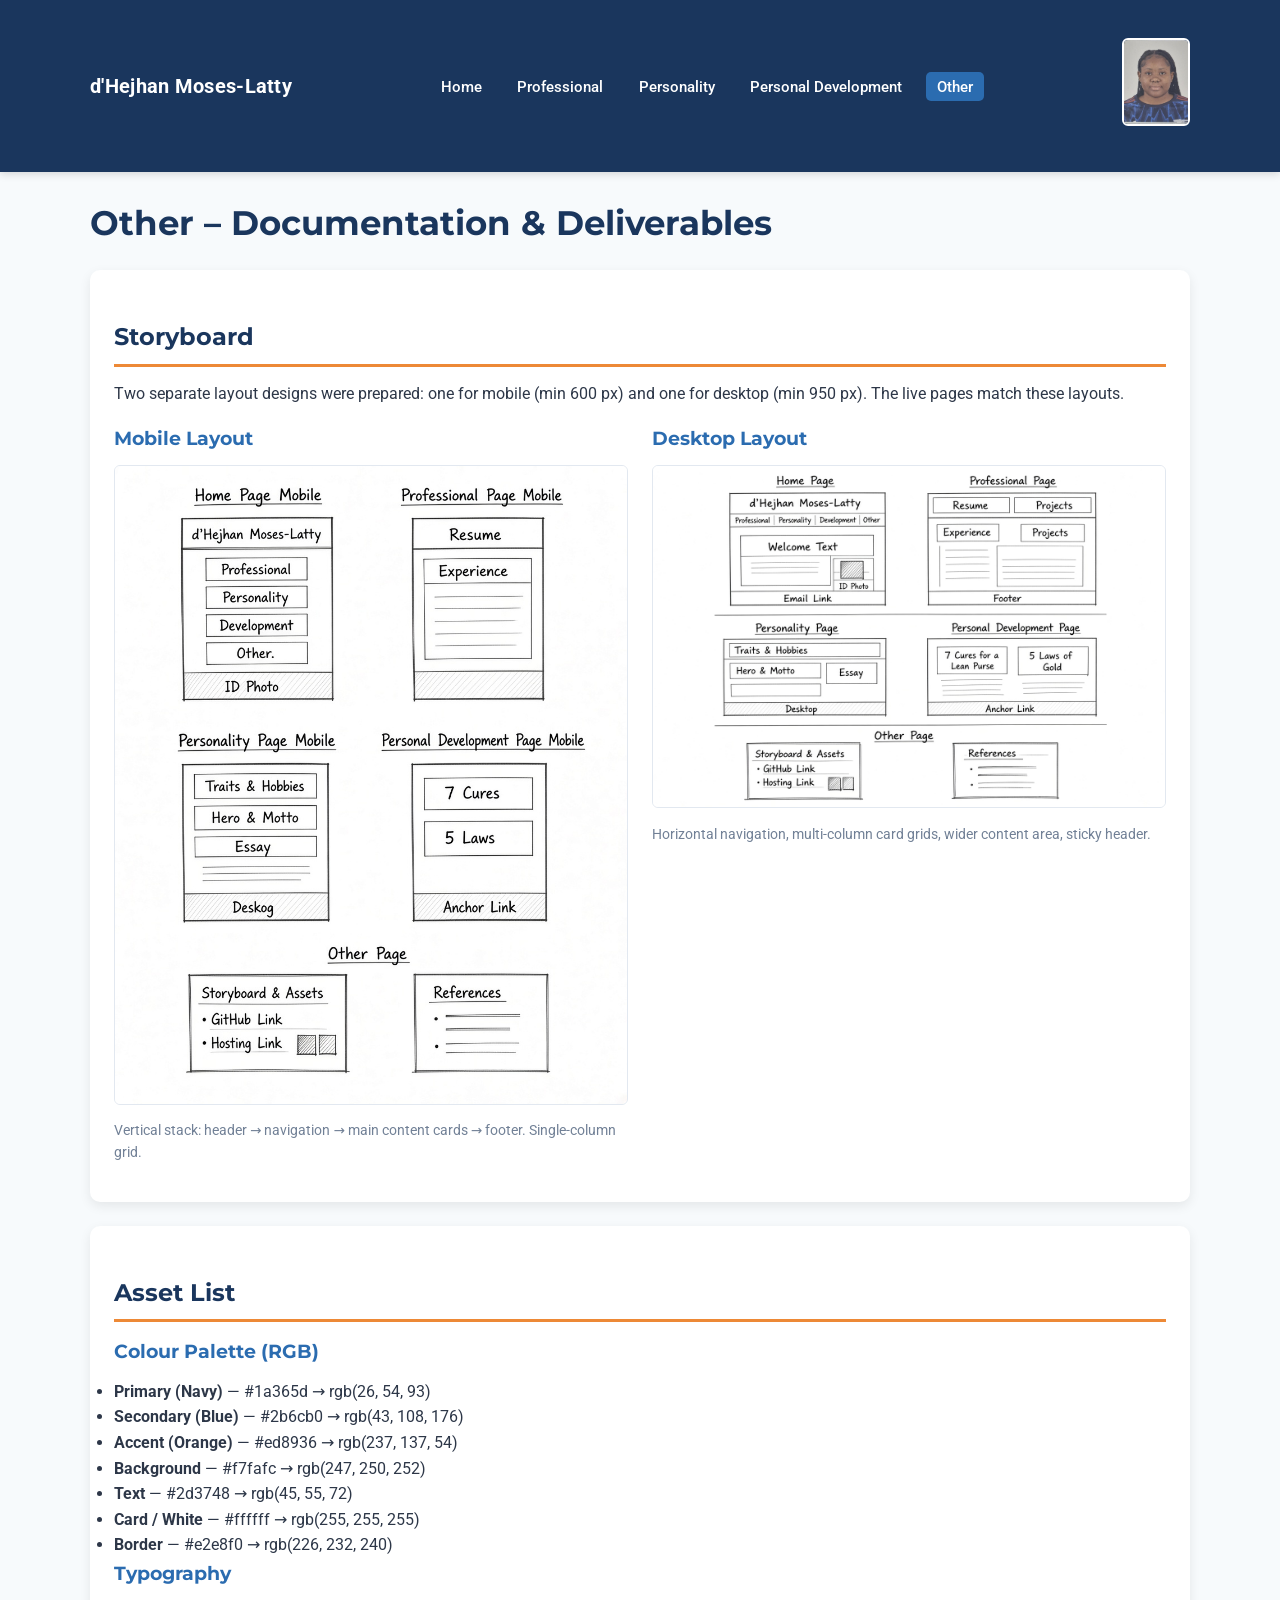
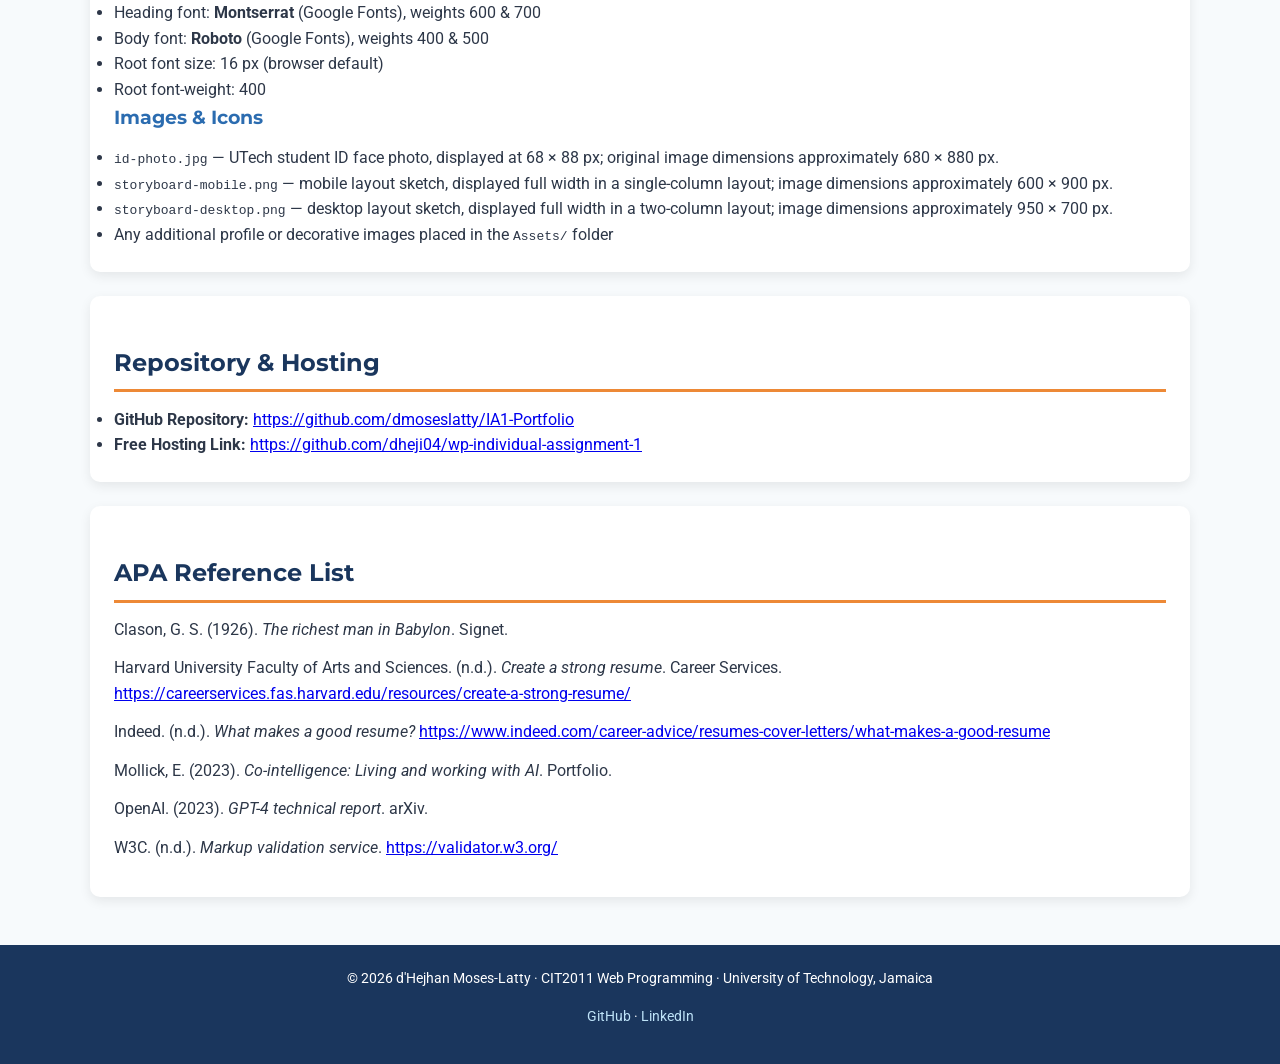
==== Codes/other.html @ 631d92c2 "Folder name change" ====
<!DOCTYPE html>
<html lang="en">
<head>
  <meta charset="UTF-8">
  <meta name="viewport" content="width=device-width, initial-scale=1.0">
  <title>Other | d'Hejhan Moses-Latty</title>
  <link href="https://fonts.googleapis.com/css2?family=Montserrat:wght@600;700&family=Roboto:wght@400;500;700&display=swap" rel="stylesheet">
  <link rel="stylesheet" href="../style.css">
</head>
<body>
  <header>
    <div class="container nav-inner">
      <div class="logo">d'Hejhan Moses-Latty</div>
      <nav>
        <ul>
          <li><a href="index.html">Home</a></li>
          <li><a href="professional.html">Professional</a></li>
          <li><a href="personality.html">Personality</a></li>
          <li><a href="personal-development.html">Personal Development</a></li>
          <li><a href="other.html" class="active">Other</a></li>
        </ul>
      </nav>
      <a href="mailto:schodavarapu@utech.edu.jm?subject=CIT2011%20IA1%20-%20d'Hejhan%20Moses-Latty%20Portfolio">
        <img src="../Assets/id-photo.jpg" alt="UTech Student ID of d'Hejhan Moses-Latty" class="id-photo">
      </a>
    </div>
  </header>

  <main class="container">
    <h1>Other – Documentation &amp; Deliverables</h1>

    <!-- Storyboard -->
    <article class="card">
      <h2>Storyboard</h2>
      <p>Two separate layout designs were prepared: one for mobile (min 600 px) and one for desktop (min 950 px). The live pages match these layouts.</p>
      <div class="grid-2 storyboard-grid">
        <div>
          <h3>Mobile Layout</h3>
          <img src="../Assets/storyboard-mobile.png" alt="Mobile storyboard sketch" class="storyboard-img">
          <p class="caption-muted">Vertical stack: header → navigation → main content cards → footer. Single-column grid.</p>
        </div>
        <div>
          <h3>Desktop Layout</h3>
          <img src="../Assets/storyboard-desktop.png" alt="Desktop storyboard sketch" class="storyboard-img">
          <p class="caption-muted">Horizontal navigation, multi-column card grids, wider content area, sticky header.</p>
        </div>
      </div>
    </article>

    <!-- Asset List -->
    <article class="card">
      <h2>Asset List</h2>
      <h3>Colour Palette (RGB)</h3>
      <ul>
        <li><strong>Primary (Navy)</strong> — #1a365d → rgb(26, 54, 93)</li>
        <li><strong>Secondary (Blue)</strong> — #2b6cb0 → rgb(43, 108, 176)</li>
        <li><strong>Accent (Orange)</strong> — #ed8936 → rgb(237, 137, 54)</li>
        <li><strong>Background</strong> — #f7fafc → rgb(247, 250, 252)</li>
        <li><strong>Text</strong> — #2d3748 → rgb(45, 55, 72)</li>
        <li><strong>Card / White</strong> — #ffffff → rgb(255, 255, 255)</li>
        <li><strong>Border</strong> — #e2e8f0 → rgb(226, 232, 240)</li>
      </ul>

      <h3>Typography</h3>
      <ul>
        <li>Heading font: <strong>Montserrat</strong> (Google Fonts), weights 600 &amp; 700</li>
        <li>Body font: <strong>Roboto</strong> (Google Fonts), weights 400 &amp; 500</li>
        <li>Root font size: 16 px (browser default)</li>
        <li>Root font-weight: 400</li>
      </ul>

      <h3>Images &amp; Icons</h3>
      <ul>
        <li><code>id-photo.jpg</code> — UTech student ID face photo, displayed at 68 × 88 px; original image dimensions approximately 680 × 880 px.</li>
        <li><code>storyboard-mobile.png</code> — mobile layout sketch, displayed full width in a single-column layout; image dimensions approximately 600 × 900 px.</li>
        <li><code>storyboard-desktop.png</code> — desktop layout sketch, displayed full width in a two-column layout; image dimensions approximately 950 × 700 px.</li>
        <li>Any additional profile or decorative images placed in the <code>Assets/</code> folder</li>
      </ul>
    </article>

    <!-- Links -->
    <article class="card">
      <h2>Repository &amp; Hosting</h2>
      <ul>
        <li><strong>GitHub Repository:</strong>
          <a href="https://github.com/dmoseslatty/IA1-Portfolio" target="_blank" rel="noopener">
            https://github.com/dmoseslatty/IA1-Portfolio
          </a>
        </li>
        <li><strong>Free Hosting Link:</strong>
          <a href="https://github.com/dheji04/wp-individual-assignment-1" target="_blank" rel="noopener">
            https://github.com/dheji04/wp-individual-assignment-1
          </a>
        </li>
      </ul>
    </article>

    <!-- APA References -->
    <article class="card">
      <h2>APA Reference List</h2>
      <ul class="compact-list">
        <li>
          Clason, G. S. (1926). <em>The richest man in Babylon</em>. Signet.
        </li>
        <li>
          Harvard University Faculty of Arts and Sciences. (n.d.). <em>Create a strong resume</em>. Career Services.
          <a href="https://careerservices.fas.harvard.edu/resources/create-a-strong-resume/" target="_blank" rel="noopener">
            https://careerservices.fas.harvard.edu/resources/create-a-strong-resume/
          </a>
        </li>
        <li>
          Indeed. (n.d.). <em>What makes a good resume?</em>
          <a href="https://www.indeed.com/career-advice/resumes-cover-letters/what-makes-a-good-resume" target="_blank" rel="noopener">
            https://www.indeed.com/career-advice/resumes-cover-letters/what-makes-a-good-resume
          </a>
        </li>
        <li>
          Mollick, E. (2023). <em>Co-intelligence: Living and working with AI</em>. Portfolio.
        </li>
        <li>
          OpenAI. (2023). <em>GPT-4 technical report</em>. arXiv.
        </li>
        <li>
          W3C. (n.d.). <em>Markup validation service</em>.
          <a href="https://validator.w3.org/" target="_blank" rel="noopener">https://validator.w3.org/</a>
        </li>
      </ul>
    </article>
  </main>

  <footer>
    <p>© 2026 d'Hejhan Moses-Latty · CIT2011 Web Programming · University of Technology, Jamaica</p>
    <p>
      <a href="https://github.com/dmoseslatty" target="_blank" rel="noopener">GitHub</a> ·
      <a href="https://www.linkedin.com/in/dmoseslatty" target="_blank" rel="noopener">LinkedIn</a>
    </p>
  </footer>
</body>
</html>
---- style.css ----
/* ===== CSS Variables ===== */
:root {
  --primary: #1a365d;
  --secondary: #2b6cb0;
  --accent: #ed8936;
  --bg: #f7fafc;
  --text: #2d3748;
  --card-bg: #ffffff;
  --border: #e2e8f0;
  --muted: #718096;
  --font-main: "Roboto", system-ui, sans-serif;
  --font-head: "Montserrat", system-ui, sans-serif;
  --radius: 10px;
  --shadow: 0 4px 12px rgba(0, 0, 0, 0.08);
}

/* ===== Base / Element selectors ===== */
* {
  box-sizing: border-box;
  margin: 0;
  padding: 0;
}

html {
  scroll-behavior: smooth;
  font-weight: 400;
}

body {
  font-family: var(--font-main);
  font-weight: 400;
  background: var(--bg);
  color: var(--text);
  line-height: 1.6;
  min-height: 100vh;
  display: flex;
  flex-direction: column;
}

/* ===== Typography ===== */
h1, h2, h3, h4 {
  font-family: var(--font-head);
  color: var(--primary);
  margin-bottom: 0.6em;
}

h1 { font-size: 2.1rem; }
h2 {
  font-size: 1.5rem;
  border-bottom: 3px solid var(--accent);
  padding-bottom: 0.3em;
  margin-top: 1.5rem;
}
h3 { font-size: 1.2rem; color: var(--secondary); }

p { margin-bottom: 1em; }

/* ===== Layout ===== */
.container {
  width: 92%;
  max-width: 1100px;
  margin: 0 auto;
  padding: 1.5rem 0;
}

.card {
  background: var(--card-bg);
  border-radius: var(--radius);
  box-shadow: var(--shadow);
  padding: 1.5rem;
  margin-bottom: 1.5rem;
}

/* ===== Header & Navigation ===== */
header {
  background: var(--primary);
  color: #fff;
  padding: 0.9rem 0;
  position: sticky;
  top: 0;
  z-index: 100;
  box-shadow: 0 2px 8px rgba(0,0,0,0.15);
}

.nav-inner {
  display: flex;
  justify-content: space-between;
  align-items: center;
  flex-wrap: wrap;
  gap: 1rem;
}

.logo {
  font-weight: 700;
  font-size: 1.25rem;
  letter-spacing: 0.3px;
}

nav ul {
  list-style: none;
  display: flex;
  gap: 0.8rem;
  flex-wrap: wrap;
}

nav a {
  color: #fff;
  text-decoration: none;
  font-weight: 500;
  font-size: 0.95rem;
  padding: 0.35rem 0.7rem;
  border-radius: 5px;
  transition: background 0.2s ease;
}

nav a:hover,
nav a.active {
  background: var(--secondary);
}

/* ===== ID photo (mailto) ===== */
.id-photo {
  width: 68px;
  height: 88px;
  object-fit: cover;
  border-radius: 6px;
  border: 2px solid #fff;
  cursor: pointer;
  transition: transform 0.2s ease;
}

.id-photo:hover {
  transform: scale(1.06);
}

/* ===== Hero ===== */
.hero {
  background: linear-gradient(135deg, var(--primary), var(--secondary));
  color: #fff;
  text-align: center;
  padding: 3rem 1.2rem;
  border-radius: 0 0 var(--radius) var(--radius);
}

.hero h1 { color: #fff; margin-bottom: 0.5rem; }
.hero p {
  max-width: 620px;
  margin: 0 auto 1.6rem;
  opacity: 0.95;
}

.btn {
  display: inline-block;
  background: var(--accent);
  color: #fff;
  padding: 0.7rem 1.5rem;
  border-radius: 6px;
  text-decoration: none;
  font-weight: 600;
  transition: background 0.2s, transform 0.15s;
}

.btn:hover {
  background: #dd6b20;
  transform: translateY(-2px);
}

/* ===== Grids ===== */
.grid-2 {
  display: grid;
  grid-template-columns: 1fr 1fr;
  gap: 1.5rem;
}

.grid-3 {
  display: grid;
  grid-template-columns: repeat(auto-fit, minmax(250px, 1fr));
  gap: 1.5rem;
}

.home-grid {
  margin-top: 2rem;
}

.storyboard-img {
  width: 100%;
  border: 1px solid var(--border);
  border-radius: 6px;
}

.caption-muted {
  font-size: 0.85rem;
  color: var(--muted);
  margin-top: 0.5rem;
}

.small-note {
  font-size: 0.9rem;
  color: var(--muted);
}

.reference-note {
  font-size: 0.9rem;
  color: var(--muted);
}

.centered-note {
  text-align: center;
  margin: 2rem 0;
}

.lab-note {
  font-size: 0.9rem;
  color: var(--muted);
}

.back-to-top {
  text-align: center;
  margin: 2rem 0;
}

.compact-list {
  list-style: none;
  padding-left: 0;
}

.compact-list li {
  margin-bottom: 0.8rem;
}

/* ===== Resume specific ===== */
.resume-header {
  text-align: center;
  margin-bottom: 1.8rem;
  padding-bottom: 1rem;
  border-bottom: 2px solid var(--border);
}

.resume-header h1 {
  margin-bottom: 0.3rem;
  font-size: 1.9rem;
}

.contact-line {
  color: var(--muted);
  font-size: 0.95rem;
  margin-bottom: 0.3rem;
}

.contact-line a {
  color: var(--secondary);
  text-decoration: none;
}

.contact-line a:hover {
  text-decoration: underline;
}

.job {
  margin-bottom: 1.4rem;
}

.job-title {
  font-weight: 700;
  color: var(--primary);
  font-size: 1.05rem;
}

.job-meta {
  color: var(--muted);
  font-size: 0.9rem;
  margin-bottom: 0.4rem;
}

.job ul {
  margin-left: 1.2rem;
  margin-top: 0.3rem;
}

.job li {
  margin-bottom: 0.25rem;
}

.skills-grid {
  display: flex;
  flex-wrap: wrap;
  gap: 0.5rem;
  margin-top: 0.6rem;
}

.skill-tag {
  background: #ebf8ff;
  color: var(--secondary);
  padding: 0.25rem 0.7rem;
  border-radius: 20px;
  font-size: 0.85rem;
  font-weight: 500;
}

/* ===== Lists & special ===== */
ul.clean {
  list-style: none;
}

ul.clean li {
  padding: 0.4rem 0;
  border-bottom: 1px solid var(--border);
}

.quote {
  font-style: italic;
  border-left: 4px solid var(--accent);
  padding-left: 1rem;
  margin: 1.5rem 0;
  color: #4a5568;
}

/* ===== Footer ===== */
footer {
  background: var(--primary);
  color: #fff;
  text-align: center;
  padding: 1.4rem;
  margin-top: auto;
  font-size: 0.9rem;
}

footer a {
  color: #bee3f8;
  text-decoration: none;
}

footer a:hover {
  text-decoration: underline;
}

/* ===== Attribute selector ===== */
a[href^="mailto"] {
  color: var(--accent);
  font-weight: 600;
}

/* ===== Responsive ===== */
@media (max-width: 600px) {
  .grid-2 {
    grid-template-columns: 1fr;
  }

  nav ul {
    flex-direction: column;
    gap: 0.4rem;
    width: 100%;
  }

  .hero {
    padding: 2rem 1rem;
  }

  h1 {
    font-size: 1.6rem;
  }

  .id-photo {
    width: 55px;
    height: 72px;
  }

  .resume-header h1 {
    font-size: 1.5rem;
  }
}

@media (min-width: 950px) {
  .storyboard-grid {
    grid-template-columns: 1fr 1fr;
  }
}

/* ===== Extra selectors for requirement (≥6 types) ===== */
/* 1. Element: body, h1, p */
/* 2. Class: .card, .hero, .btn */
/* 3. Descendant: nav ul li a */
/* 4. Pseudo-class: nav a:hover, .id-photo:hover */
/* 5. Attribute: a[href^="mailto"] */
/* 6. Class with combination: .contact-line a */
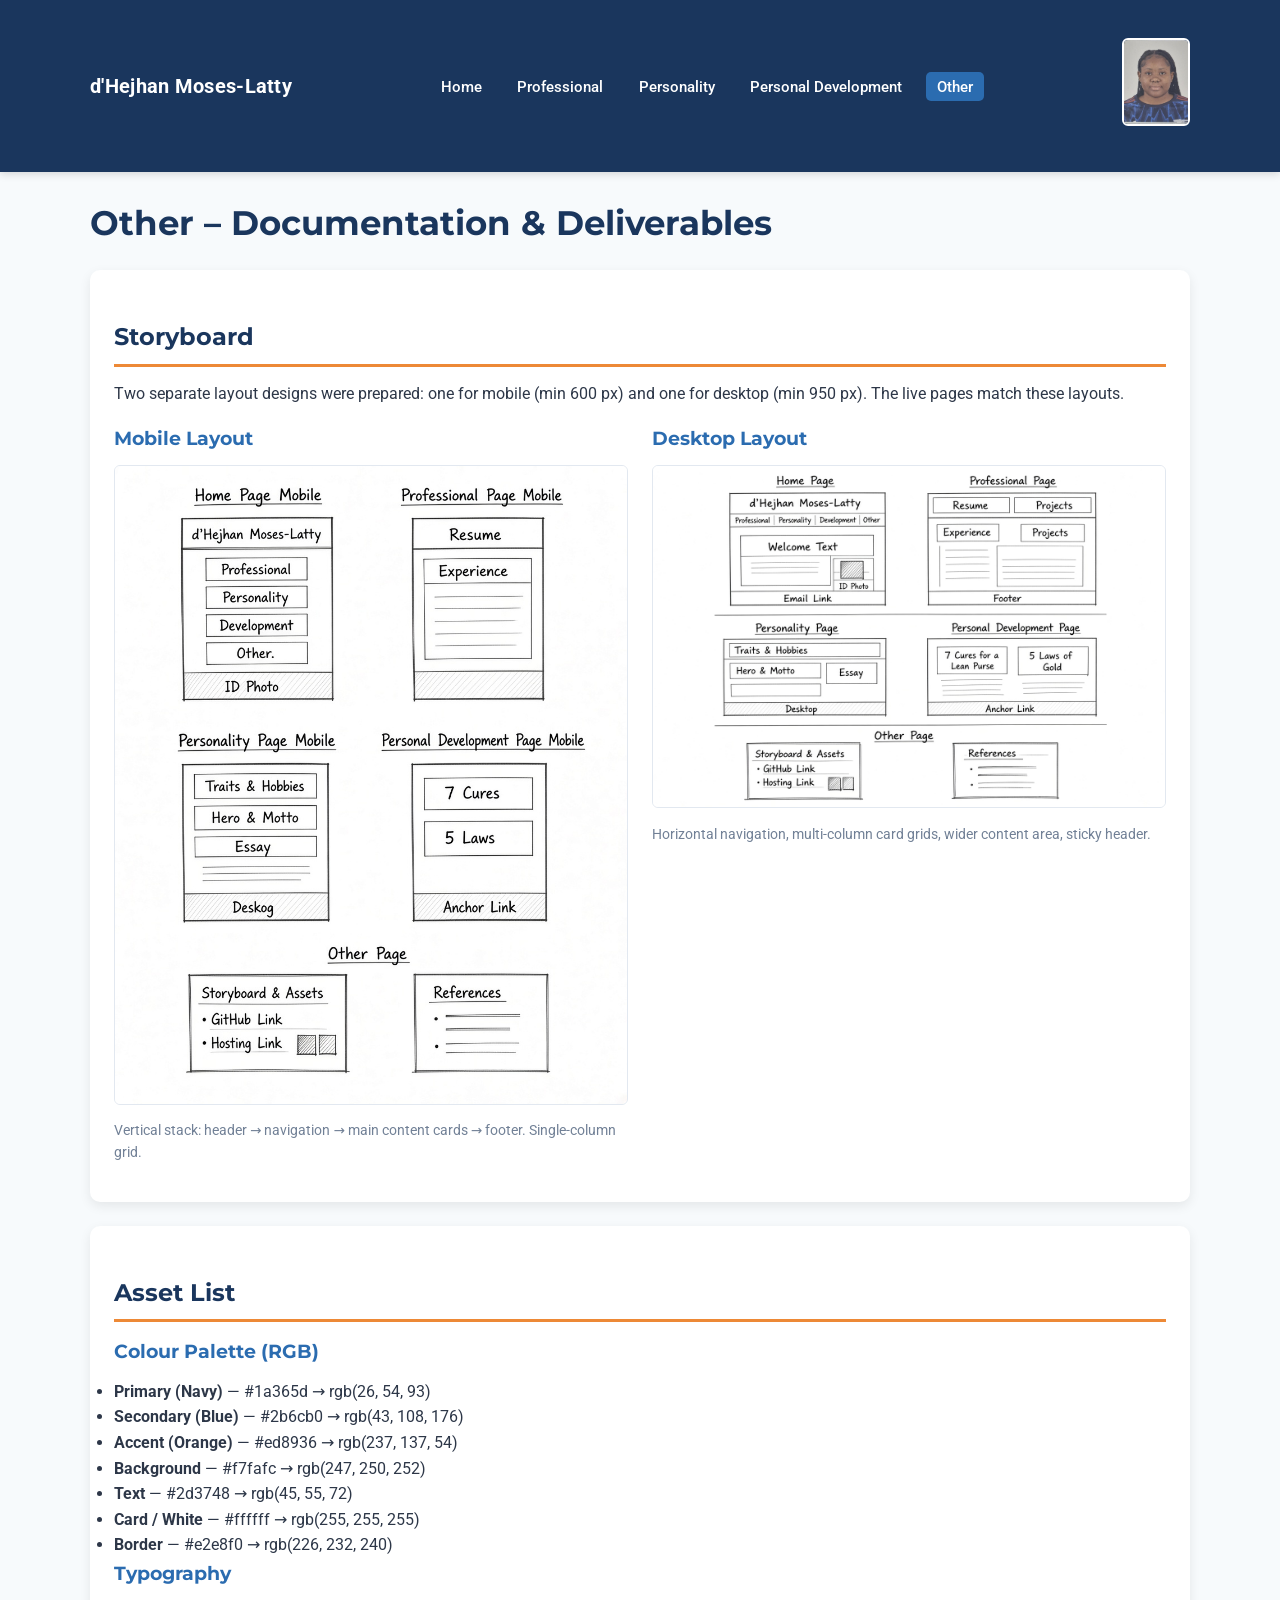
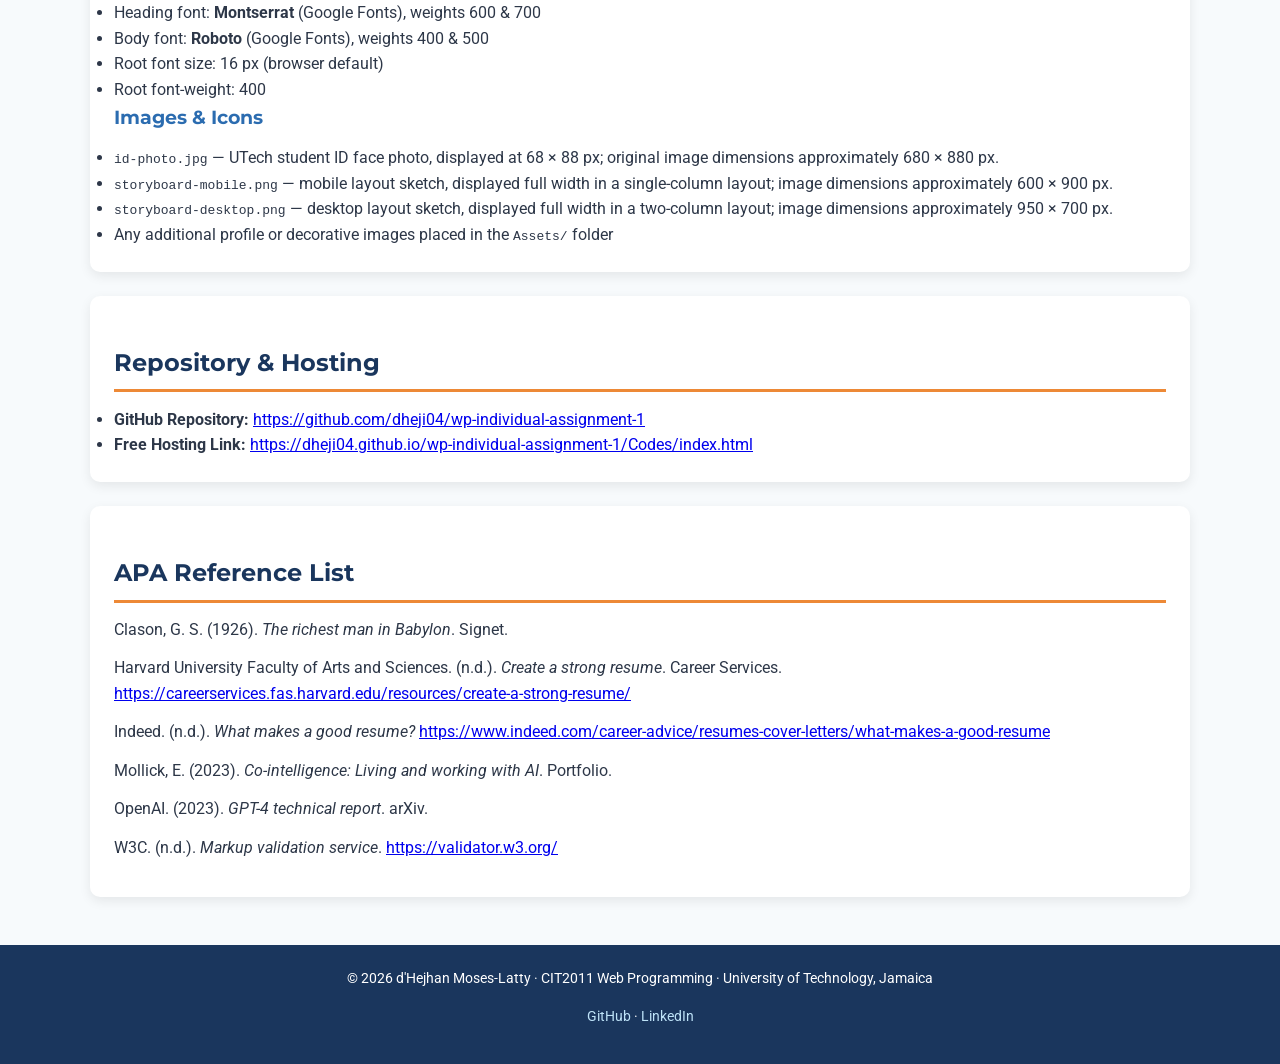
==== commit db314dbf: "Link to github changes" ====
--- a/Codes/other.html
+++ b/Codes/other.html
@@ -84,12 +84,12 @@
       <ul>
         <li><strong>GitHub Repository:</strong>
           <a href="https://github.com/dmoseslatty/IA1-Portfolio" target="_blank" rel="noopener">
-            https://github.com/dmoseslatty/IA1-Portfolio
+            https://github.com/dheji04/wp-individual-assignment-1
           </a>
         </li>
         <li><strong>Free Hosting Link:</strong>
           <a href="https://github.com/dheji04/wp-individual-assignment-1" target="_blank" rel="noopener">
-            https://github.com/dheji04/wp-individual-assignment-1
+            https://dheji04.github.io/wp-individual-assignment-1/Codes/index.html
           </a>
         </li>
       </ul>
@@ -131,7 +131,7 @@
   <footer>
     <p>© 2026 d'Hejhan Moses-Latty · CIT2011 Web Programming · University of Technology, Jamaica</p>
     <p>
-      <a href="https://github.com/dmoseslatty" target="_blank" rel="noopener">GitHub</a> ·
+      <a href="https://github.com/dheji04" target="_blank" rel="noopener">GitHub</a> ·
       <a href="https://www.linkedin.com/in/dmoseslatty" target="_blank" rel="noopener">LinkedIn</a>
     </p>
   </footer>
